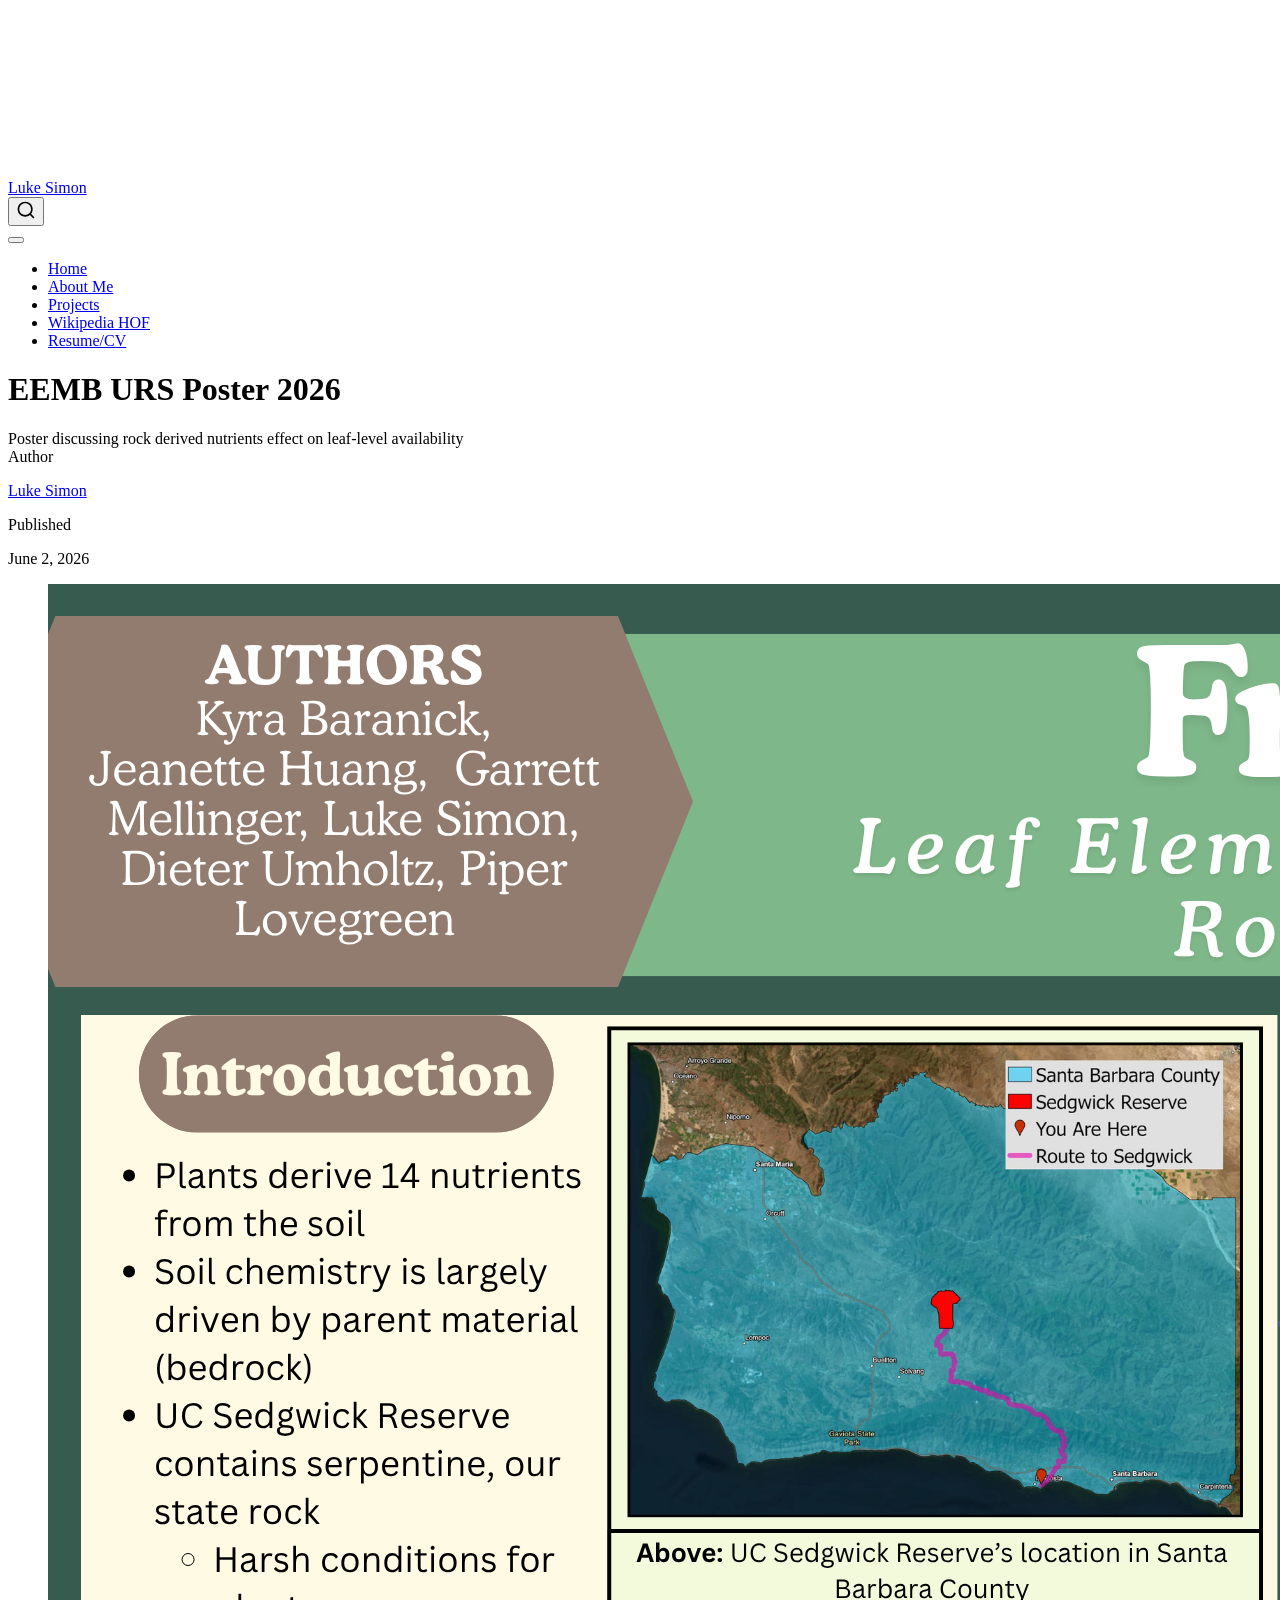
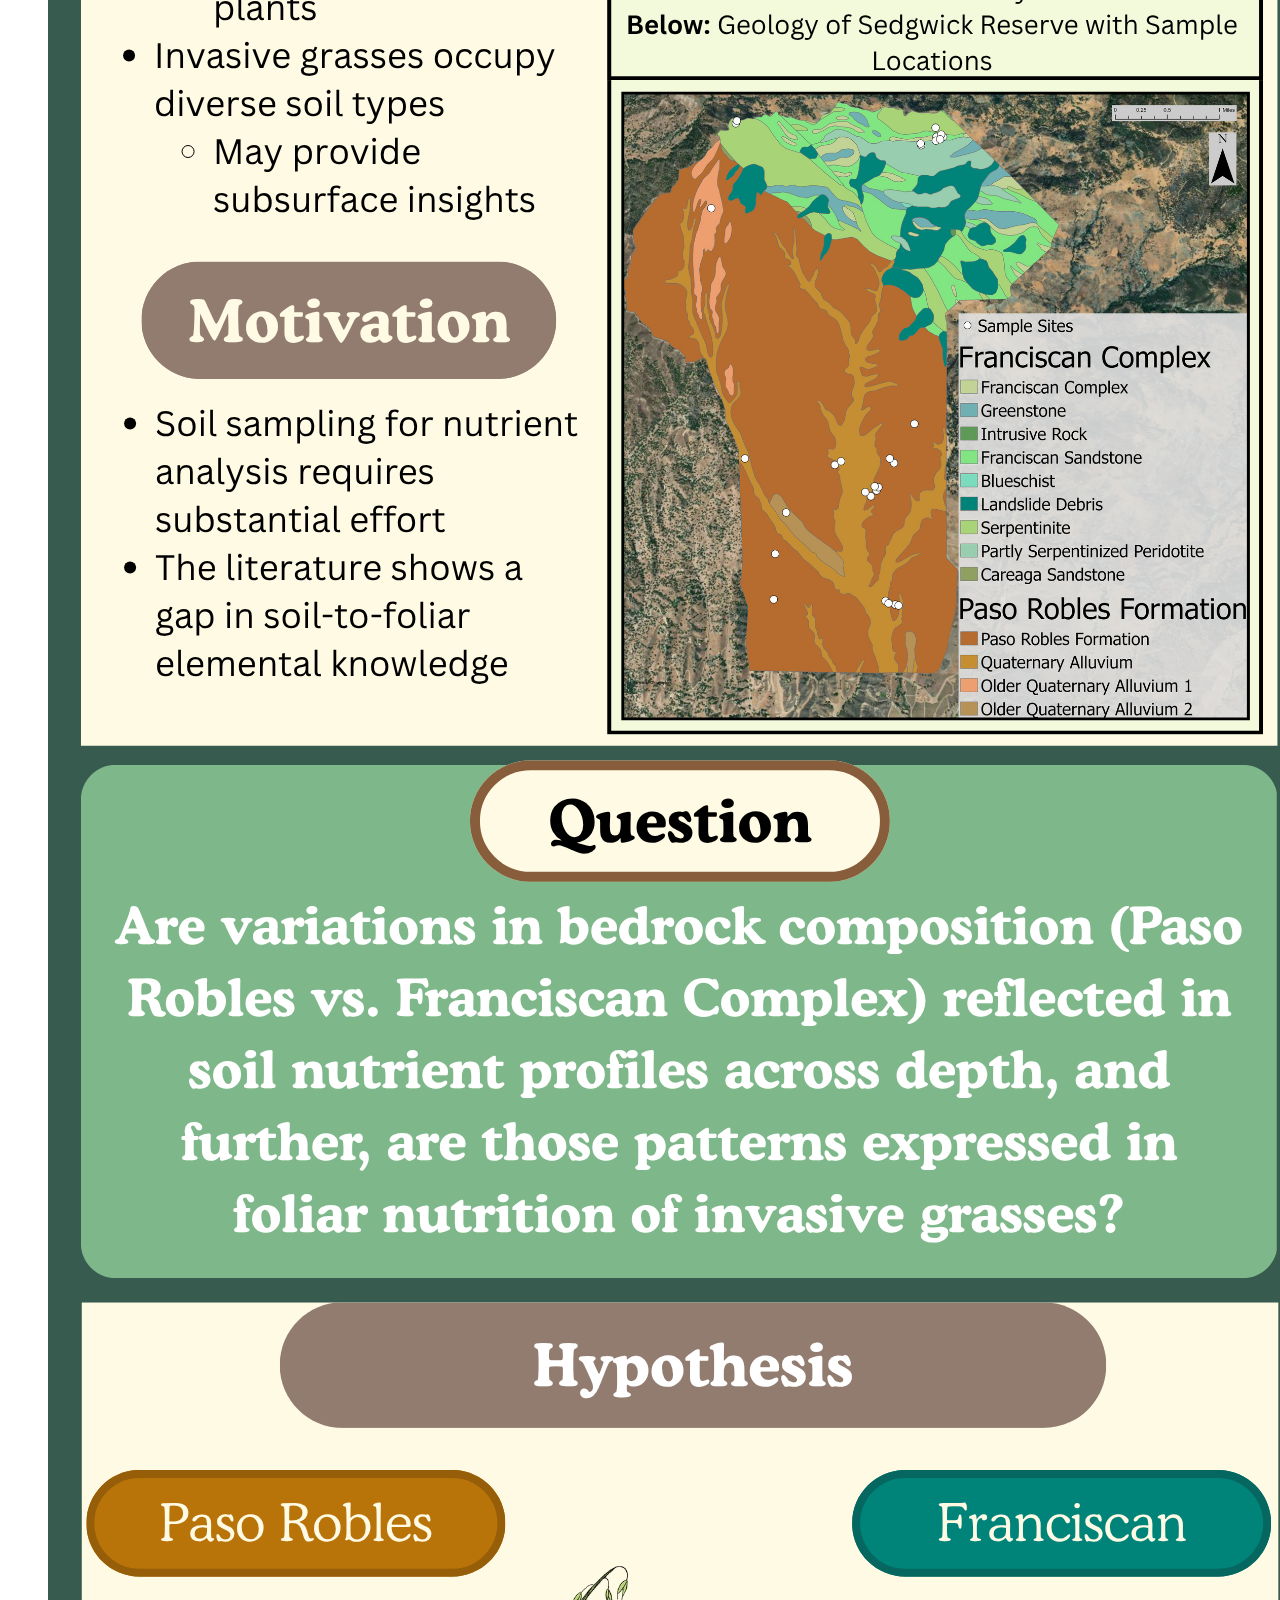
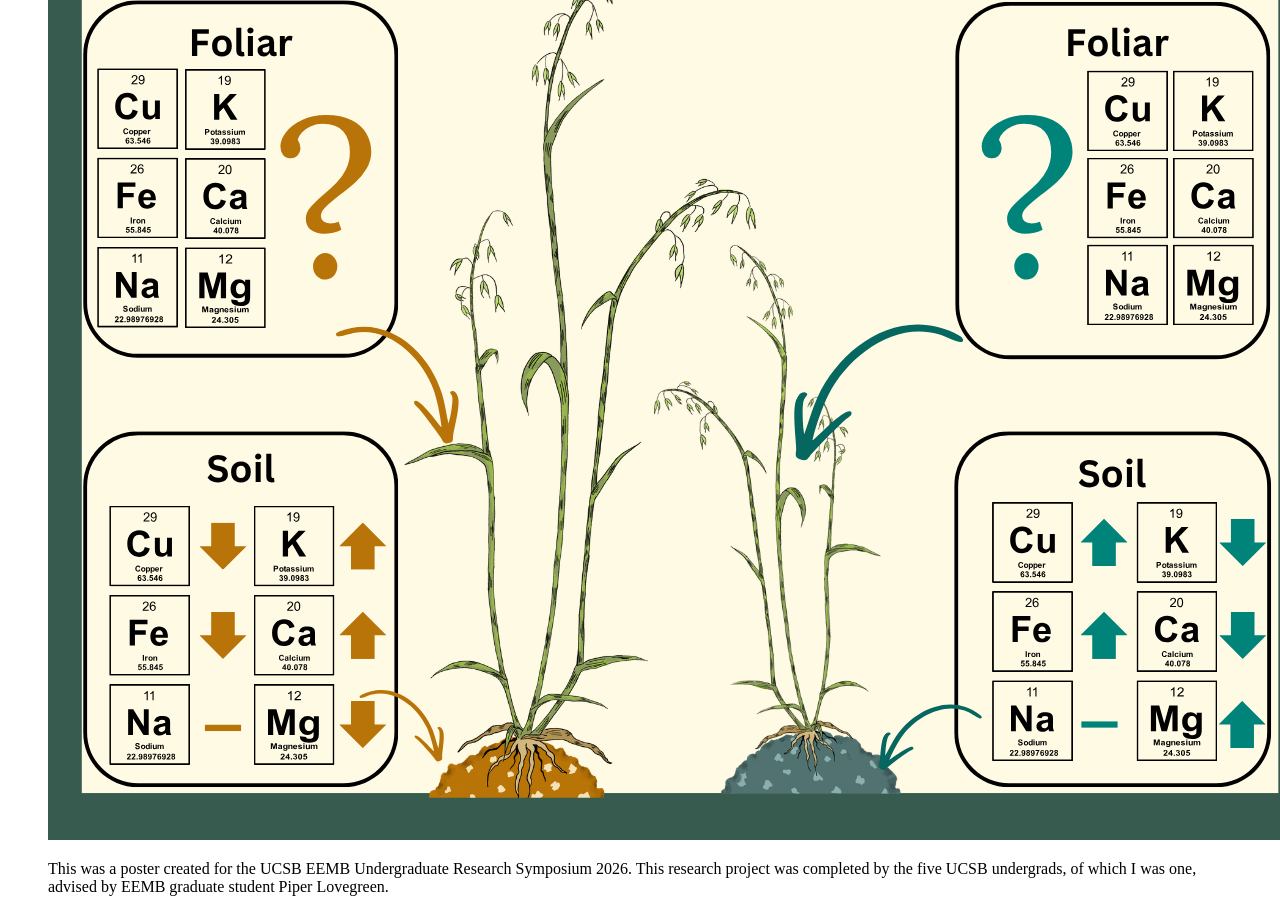
==== docs/posts/2026-06-02-Divas-Project/index.html @ 4f998f84 "updating blog posts and adding new post" ====
<!DOCTYPE html>
<html xmlns="http://www.w3.org/1999/xhtml" lang="en" xml:lang="en"><head>

<meta charset="utf-8">
<meta name="generator" content="quarto-1.9.36">

<meta name="viewport" content="width=device-width, initial-scale=1.0, user-scalable=yes">

<meta name="author" content="Luke Simon">
<meta name="dcterms.date" content="2026-06-02">
<meta name="description" content="Poster discussing rock derived nutrients effect on leaf-level availability">

<title>EEMB URS Poster 2026 – Luke Simon</title>
<style>
/* Default styles provided by pandoc.
** See https://pandoc.org/MANUAL.html#variables-for-html for config info.
*/
code{white-space: pre-wrap;}
span.smallcaps{font-variant: small-caps;}
div.columns{display: flex; gap: min(4vw, 1.5em);}
div.column{flex: auto; overflow-x: auto;}
div.hanging-indent{margin-left: 1.5em; text-indent: -1.5em;}
ul.task-list{list-style: none;}
ul.task-list li input[type="checkbox"] {
  width: 0.8em;
  margin: 0 0.8em 0.2em -1em; /* quarto-specific, see https://github.com/quarto-dev/quarto-cli/issues/4556 */ 
  vertical-align: middle;
}
</style>


<script src="../../site_libs/quarto-nav/quarto-nav.js"></script>
<script src="../../site_libs/quarto-nav/headroom.min.js"></script>
<script src="../../site_libs/clipboard/clipboard.min.js"></script>
<script src="../../site_libs/quarto-search/autocomplete.umd.js"></script>
<script src="../../site_libs/quarto-search/fuse.min.js"></script>
<script src="../../site_libs/quarto-search/quarto-search.js"></script>
<meta name="quarto:offset" content="../../">
<script src="../../site_libs/quarto-html/quarto.js" type="module"></script>
<script src="../../site_libs/quarto-html/tabsets/tabsets.js" type="module"></script>
<script src="../../site_libs/quarto-html/popper.min.js"></script>
<script src="../../site_libs/quarto-html/tippy.umd.min.js"></script>
<script src="../../site_libs/quarto-html/anchor.min.js"></script>
<link href="../../site_libs/quarto-html/tippy.css" rel="stylesheet">
<link href="../../site_libs/quarto-html/quarto-syntax-highlighting-dark-f418161beb48e0141c760e455f12af2c.css" rel="stylesheet" id="quarto-text-highlighting-styles">
<script src="../../site_libs/bootstrap/bootstrap.min.js"></script>
<link href="../../site_libs/bootstrap/bootstrap-icons.css" rel="stylesheet">
<link href="../../site_libs/bootstrap/bootstrap-4360c678b5099ca041644eb02eaa1bfe.min.css" rel="stylesheet" append-hash="true" id="quarto-bootstrap" data-mode="dark">
<script id="quarto-search-options" type="application/json">{
  "location": "navbar",
  "copy-button": false,
  "collapse-after": 3,
  "panel-placement": "end",
  "type": "overlay",
  "limit": 50,
  "keyboard-shortcut": [
    "f",
    "/",
    "s"
  ],
  "show-item-context": false,
  "language": {
    "search-no-results-text": "No results",
    "search-matching-documents-text": "matching documents",
    "search-copy-link-title": "Copy link to search",
    "search-hide-matches-text": "Hide additional matches",
    "search-more-match-text": "more match in this document",
    "search-more-matches-text": "more matches in this document",
    "search-clear-button-title": "Clear",
    "search-text-placeholder": "",
    "search-detached-cancel-button-title": "Cancel",
    "search-submit-button-title": "Submit",
    "search-label": "Search"
  }
}</script>


<link rel="stylesheet" href="../../styles.css">
</head>

<body class="nav-fixed quarto-light">

<div id="quarto-search-results"></div>
  <header id="quarto-header" class="headroom fixed-top quarto-banner">
    <nav class="navbar navbar-expand-lg " data-bs-theme="dark">
      <div class="navbar-container container-fluid">
      <div class="navbar-brand-container mx-auto">
    <a class="navbar-brand" href="../../index.html">
    <span class="navbar-title">Luke Simon</span>
    </a>
  </div>
            <div id="quarto-search" class="" title="Search"></div>
          <button class="navbar-toggler" type="button" data-bs-toggle="collapse" data-bs-target="#navbarCollapse" aria-controls="navbarCollapse" role="menu" aria-expanded="false" aria-label="Toggle navigation" onclick="if (window.quartoToggleHeadroom) { window.quartoToggleHeadroom(); }">
  <span class="navbar-toggler-icon"></span>
</button>
          <div class="collapse navbar-collapse" id="navbarCollapse">
            <ul class="navbar-nav navbar-nav-scroll me-auto">
  <li class="nav-item">
    <a class="nav-link" href="../../index.html"> 
<span class="menu-text">Home</span></a>
  </li>  
  <li class="nav-item">
    <a class="nav-link" href="../../about.html"> 
<span class="menu-text">About Me</span></a>
  </li>  
  <li class="nav-item">
    <a class="nav-link" href="../../projects.html"> 
<span class="menu-text">Projects</span></a>
  </li>  
  <li class="nav-item">
    <a class="nav-link" href="../../hof.html"> 
<span class="menu-text">Wikipedia HOF</span></a>
  </li>  
  <li class="nav-item">
    <a class="nav-link" href="../../resume.html"> 
<span class="menu-text">Resume/CV</span></a>
  </li>  
</ul>
          </div> <!-- /navcollapse -->
            <div class="quarto-navbar-tools">
</div>
      </div> <!-- /container-fluid -->
    </nav>
</header>
<!-- content -->
<header id="title-block-header" class="quarto-title-block default page-columns page-full">
  <div class="quarto-title-banner page-columns page-full">
    <div class="quarto-title column-body">
      <h1 class="title">EEMB URS Poster 2026</h1>
                  <div>
        <div class="description">
          Poster discussing rock derived nutrients effect on leaf-level availability
        </div>
      </div>
                </div>
  </div>
    
  
  <div class="quarto-title-meta">

      <div>
      <div class="quarto-title-meta-heading">Author</div>
      <div class="quarto-title-meta-contents">
               <p><a href="https://lukesimonn.github.io">Luke Simon</a> </p>
            </div>
    </div>
      
      <div>
      <div class="quarto-title-meta-heading">Published</div>
      <div class="quarto-title-meta-contents">
        <p class="date">June 2, 2026</p>
      </div>
    </div>
    
      
    </div>
    
  
  </header><div id="quarto-content" class="quarto-container page-columns page-rows-contents page-layout-article page-navbar">
<!-- sidebar -->
<!-- margin-sidebar -->
    <div id="quarto-margin-sidebar" class="sidebar margin-sidebar zindex-bottom">
        
    </div>
<!-- main -->
<main class="content quarto-banner-title-block" id="quarto-document-content">





<div class="quarto-figure quarto-figure-center">
<figure class="figure">
<p><img src="Poster.png" class="img-fluid figure-img"></p>
<figcaption>This was a poster created for the UCSB EEMB Undergraduate Research Symposium 2026. This research project was completed by the five UCSB undergrads, of which I was one, advised by EEMB graduate student Piper Lovegreen.</figcaption>
</figure>
</div>



</main> <!-- /main -->
<script id="quarto-html-after-body" type="application/javascript">
  window.document.addEventListener("DOMContentLoaded", function (event) {
    const icon = "";
    const anchorJS = new window.AnchorJS();
    anchorJS.options = {
      placement: 'right',
      icon: icon
    };
    anchorJS.add('.anchored');
    const isCodeAnnotation = (el) => {
      for (const clz of el.classList) {
        if (clz.startsWith('code-annotation-')) {                     
          return true;
        }
      }
      return false;
    }
    const onCopySuccess = function(e) {
      // button target
      const button = e.trigger;
      // don't keep focus
      button.blur();
      // flash "checked"
      button.classList.add('code-copy-button-checked');
      var currentTitle = button.getAttribute("title");
      button.setAttribute("title", "Copied!");
      let tooltip;
      if (window.bootstrap) {
        button.setAttribute("data-bs-toggle", "tooltip");
        button.setAttribute("data-bs-placement", "left");
        button.setAttribute("data-bs-title", "Copied!");
        tooltip = new bootstrap.Tooltip(button, 
          { trigger: "manual", 
            customClass: "code-copy-button-tooltip",
            offset: [0, -8]});
        tooltip.show();    
      }
      setTimeout(function() {
        if (tooltip) {
          tooltip.hide();
          button.removeAttribute("data-bs-title");
          button.removeAttribute("data-bs-toggle");
          button.removeAttribute("data-bs-placement");
        }
        button.setAttribute("title", currentTitle);
        button.classList.remove('code-copy-button-checked');
      }, 1000);
      // clear code selection
      e.clearSelection();
    }
    const getTextToCopy = function(trigger) {
      const outerScaffold = trigger.parentElement.cloneNode(true);
      const codeEl = outerScaffold.querySelector('code');
      for (const childEl of codeEl.children) {
        if (isCodeAnnotation(childEl)) {
          childEl.remove();
        }
      }
      return codeEl.innerText;
    }
    const clipboard = new window.ClipboardJS('.code-copy-button:not([data-in-quarto-modal])', {
      text: getTextToCopy
    });
    clipboard.on('success', onCopySuccess);
    if (window.document.getElementById('quarto-embedded-source-code-modal')) {
      const clipboardModal = new window.ClipboardJS('.code-copy-button[data-in-quarto-modal]', {
        text: getTextToCopy,
        container: window.document.getElementById('quarto-embedded-source-code-modal')
      });
      clipboardModal.on('success', onCopySuccess);
    }
      var localhostRegex = new RegExp(/^(?:http|https):\/\/localhost\:?[0-9]*\//);
      var mailtoRegex = new RegExp(/^mailto:/);
        var filterRegex = new RegExp('/' + window.location.host + '/');
      var isInternal = (href) => {
          return filterRegex.test(href) || localhostRegex.test(href) || mailtoRegex.test(href);
      }
      // Inspect non-navigation links and adorn them if external
     var links = window.document.querySelectorAll('a[href]:not(.nav-link):not(.navbar-brand):not(.toc-action):not(.sidebar-link):not(.sidebar-item-toggle):not(.pagination-link):not(.no-external):not([aria-hidden]):not(.dropdown-item):not(.quarto-navigation-tool):not(.about-link)');
      for (var i=0; i<links.length; i++) {
        const link = links[i];
        if (!isInternal(link.href)) {
          // undo the damage that might have been done by quarto-nav.js in the case of
          // links that we want to consider external
          if (link.dataset.originalHref !== undefined) {
            link.href = link.dataset.originalHref;
          }
        }
      }
    function tippyHover(el, contentFn, onTriggerFn, onUntriggerFn) {
      const config = {
        allowHTML: true,
        maxWidth: 500,
        delay: 100,
        arrow: false,
        appendTo: function(el) {
            return el.parentElement;
        },
        interactive: true,
        interactiveBorder: 10,
        theme: 'quarto',
        placement: 'bottom-start',
      };
      if (contentFn) {
        config.content = contentFn;
      }
      if (onTriggerFn) {
        config.onTrigger = onTriggerFn;
      }
      if (onUntriggerFn) {
        config.onUntrigger = onUntriggerFn;
      }
      window.tippy(el, config); 
    }
    const noterefs = window.document.querySelectorAll('a[role="doc-noteref"]');
    for (var i=0; i<noterefs.length; i++) {
      const ref = noterefs[i];
      tippyHover(ref, function() {
        // use id or data attribute instead here
        let href = ref.getAttribute('data-footnote-href') || ref.getAttribute('href');
        try { href = new URL(href).hash; } catch {}
        const id = href.replace(/^#\/?/, "");
        const note = window.document.getElementById(id);
        if (note) {
          return note.innerHTML;
        } else {
          return "";
        }
      });
    }
    const xrefs = window.document.querySelectorAll('a.quarto-xref');
    const processXRef = (id, note) => {
      // Strip column container classes
      const stripColumnClz = (el) => {
        el.classList.remove("page-full", "page-columns");
        if (el.children) {
          for (const child of el.children) {
            stripColumnClz(child);
          }
        }
      }
      stripColumnClz(note)
      if (id === null || id.startsWith('sec-')) {
        // Special case sections, only their first couple elements
        const container = document.createElement("div");
        if (note.children && note.children.length > 2) {
          container.appendChild(note.children[0].cloneNode(true));
          for (let i = 1; i < note.children.length; i++) {
            const child = note.children[i];
            if (child.tagName === "P" && child.innerText === "") {
              continue;
            } else {
              container.appendChild(child.cloneNode(true));
              break;
            }
          }
          if (window.Quarto?.typesetMath) {
            window.Quarto.typesetMath(container);
          }
          return container.innerHTML
        } else {
          if (window.Quarto?.typesetMath) {
            window.Quarto.typesetMath(note);
          }
          return note.innerHTML;
        }
      } else {
        // Remove any anchor links if they are present
        const anchorLink = note.querySelector('a.anchorjs-link');
        if (anchorLink) {
          anchorLink.remove();
        }
        if (window.Quarto?.typesetMath) {
          window.Quarto.typesetMath(note);
        }
        if (note.classList.contains("callout")) {
          return note.outerHTML;
        } else {
          return note.innerHTML;
        }
      }
    }
    for (var i=0; i<xrefs.length; i++) {
      const xref = xrefs[i];
      tippyHover(xref, undefined, function(instance) {
        instance.disable();
        let url = xref.getAttribute('href');
        let hash = undefined; 
        if (url.startsWith('#')) {
          hash = url;
        } else {
          try { hash = new URL(url).hash; } catch {}
        }
        if (hash) {
          const id = hash.replace(/^#\/?/, "");
          const note = window.document.getElementById(id);
          if (note !== null) {
            try {
              const html = processXRef(id, note.cloneNode(true));
              instance.setContent(html);
            } finally {
              instance.enable();
              instance.show();
            }
          } else {
            // See if we can fetch this
            fetch(url.split('#')[0])
            .then(res => res.text())
            .then(html => {
              const parser = new DOMParser();
              const htmlDoc = parser.parseFromString(html, "text/html");
              const note = htmlDoc.getElementById(id);
              if (note !== null) {
                const html = processXRef(id, note);
                instance.setContent(html);
              } 
            }).finally(() => {
              instance.enable();
              instance.show();
            });
          }
        } else {
          // See if we can fetch a full url (with no hash to target)
          // This is a special case and we should probably do some content thinning / targeting
          fetch(url)
          .then(res => res.text())
          .then(html => {
            const parser = new DOMParser();
            const htmlDoc = parser.parseFromString(html, "text/html");
            const note = htmlDoc.querySelector('main.content');
            if (note !== null) {
              // This should only happen for chapter cross references
              // (since there is no id in the URL)
              // remove the first header
              if (note.children.length > 0 && note.children[0].tagName === "HEADER") {
                note.children[0].remove();
              }
              const html = processXRef(null, note);
              instance.setContent(html);
            } 
          }).finally(() => {
            instance.enable();
            instance.show();
          });
        }
      }, function(instance) {
      });
    }
        let selectedAnnoteEl;
        const selectorForAnnotation = ( cell, annotation) => {
          let cellAttr = 'data-code-cell="' + cell + '"';
          let lineAttr = 'data-code-annotation="' +  annotation + '"';
          const selector = 'span[' + cellAttr + '][' + lineAttr + ']';
          return selector;
        }
        const selectCodeLines = (annoteEl) => {
          const doc = window.document;
          const targetCell = annoteEl.getAttribute("data-target-cell");
          const targetAnnotation = annoteEl.getAttribute("data-target-annotation");
          const annoteSpan = window.document.querySelector(selectorForAnnotation(targetCell, targetAnnotation));
          const lines = annoteSpan.getAttribute("data-code-lines").split(",");
          const lineIds = lines.map((line) => {
            return targetCell + "-" + line;
          })
          let top = null;
          let height = null;
          let parent = null;
          if (lineIds.length > 0) {
              //compute the position of the single el (top and bottom and make a div)
              const el = window.document.getElementById(lineIds[0]);
              top = el.offsetTop;
              height = el.offsetHeight;
              parent = el.parentElement.parentElement;
            if (lineIds.length > 1) {
              const lastEl = window.document.getElementById(lineIds[lineIds.length - 1]);
              const bottom = lastEl.offsetTop + lastEl.offsetHeight;
              height = bottom - top;
            }
            if (top !== null && height !== null && parent !== null) {
              // cook up a div (if necessary) and position it 
              let div = window.document.getElementById("code-annotation-line-highlight");
              if (div === null) {
                div = window.document.createElement("div");
                div.setAttribute("id", "code-annotation-line-highlight");
                div.style.position = 'absolute';
                parent.appendChild(div);
              }
              div.style.top = top - 2 + "px";
              div.style.height = height + 4 + "px";
              div.style.left = 0;
              let gutterDiv = window.document.getElementById("code-annotation-line-highlight-gutter");
              if (gutterDiv === null) {
                gutterDiv = window.document.createElement("div");
                gutterDiv.setAttribute("id", "code-annotation-line-highlight-gutter");
                gutterDiv.style.position = 'absolute';
                const codeCell = window.document.getElementById(targetCell);
                const gutter = codeCell.querySelector('.code-annotation-gutter');
                gutter.appendChild(gutterDiv);
              }
              gutterDiv.style.top = top - 2 + "px";
              gutterDiv.style.height = height + 4 + "px";
            }
            selectedAnnoteEl = annoteEl;
          }
        };
        const unselectCodeLines = () => {
          const elementsIds = ["code-annotation-line-highlight", "code-annotation-line-highlight-gutter"];
          elementsIds.forEach((elId) => {
            const div = window.document.getElementById(elId);
            if (div) {
              div.remove();
            }
          });
          selectedAnnoteEl = undefined;
        };
          // Handle positioning of the toggle
      window.addEventListener(
        "resize",
        throttle(() => {
          elRect = undefined;
          if (selectedAnnoteEl) {
            selectCodeLines(selectedAnnoteEl);
          }
        }, 10)
      );
      function throttle(fn, ms) {
      let throttle = false;
      let timer;
        return (...args) => {
          if(!throttle) { // first call gets through
              fn.apply(this, args);
              throttle = true;
          } else { // all the others get throttled
              if(timer) clearTimeout(timer); // cancel #2
              timer = setTimeout(() => {
                fn.apply(this, args);
                timer = throttle = false;
              }, ms);
          }
        };
      }
        // Attach click handler to the DT
        const annoteDls = window.document.querySelectorAll('dt[data-target-cell]');
        for (const annoteDlNode of annoteDls) {
          annoteDlNode.addEventListener('click', (event) => {
            const clickedEl = event.target;
            if (clickedEl !== selectedAnnoteEl) {
              unselectCodeLines();
              const activeEl = window.document.querySelector('dt[data-target-cell].code-annotation-active');
              if (activeEl) {
                activeEl.classList.remove('code-annotation-active');
              }
              selectCodeLines(clickedEl);
              clickedEl.classList.add('code-annotation-active');
            } else {
              // Unselect the line
              unselectCodeLines();
              clickedEl.classList.remove('code-annotation-active');
            }
          });
        }
    const findCites = (el) => {
      const parentEl = el.parentElement;
      if (parentEl) {
        const cites = parentEl.dataset.cites;
        if (cites) {
          return {
            el,
            cites: cites.split(' ')
          };
        } else {
          return findCites(el.parentElement)
        }
      } else {
        return undefined;
      }
    };
    var bibliorefs = window.document.querySelectorAll('a[role="doc-biblioref"]');
    for (var i=0; i<bibliorefs.length; i++) {
      const ref = bibliorefs[i];
      const citeInfo = findCites(ref);
      if (citeInfo) {
        tippyHover(citeInfo.el, function() {
          var popup = window.document.createElement('div');
          citeInfo.cites.forEach(function(cite) {
            var citeDiv = window.document.createElement('div');
            citeDiv.classList.add('hanging-indent');
            citeDiv.classList.add('csl-entry');
            var biblioDiv = window.document.getElementById('ref-' + cite);
            if (biblioDiv) {
              citeDiv.innerHTML = biblioDiv.innerHTML;
            }
            popup.appendChild(citeDiv);
          });
          return popup.innerHTML;
        });
      }
    }
  });
  </script>
</div> <!-- /content -->




</body></html>
---- docs/site_libs/quarto-html/tippy.css ----
.tippy-box[data-animation=fade][data-state=hidden]{opacity:0}[data-tippy-root]{max-width:calc(100vw - 10px)}.tippy-box{position:relative;background-color:#333;color:#fff;border-radius:4px;font-size:14px;line-height:1.4;white-space:normal;outline:0;transition-property:transform,visibility,opacity}.tippy-box[data-placement^=top]>.tippy-arrow{bottom:0}.tippy-box[data-placement^=top]>.tippy-arrow:before{bottom:-7px;left:0;border-width:8px 8px 0;border-top-color:initial;transform-origin:center top}.tippy-box[data-placement^=bottom]>.tippy-arrow{top:0}.tippy-box[data-placement^=bottom]>.tippy-arrow:before{top:-7px;left:0;border-width:0 8px 8px;border-bottom-color:initial;transform-origin:center bottom}.tippy-box[data-placement^=left]>.tippy-arrow{right:0}.tippy-box[data-placement^=left]>.tippy-arrow:before{border-width:8px 0 8px 8px;border-left-color:initial;right:-7px;transform-origin:center left}.tippy-box[data-placement^=right]>.tippy-arrow{left:0}.tippy-box[data-placement^=right]>.tippy-arrow:before{left:-7px;border-width:8px 8px 8px 0;border-right-color:initial;transform-origin:center right}.tippy-box[data-inertia][data-state=visible]{transition-timing-function:cubic-bezier(.54,1.5,.38,1.11)}.tippy-arrow{width:16px;height:16px;color:#333}.tippy-arrow:before{content:"";position:absolute;border-color:transparent;border-style:solid}.tippy-content{position:relative;padding:5px 9px;z-index:1}
---- docs/site_libs/quarto-html/quarto-syntax-highlighting-dark-f418161beb48e0141c760e455f12af2c.css ----
/* quarto syntax highlight colors */
:root {
  --quarto-hl-al-color: #f07178;
  --quarto-hl-an-color: #d4d0ab;
  --quarto-hl-at-color: #00e0e0;
  --quarto-hl-bn-color: #d4d0ab;
  --quarto-hl-bu-color: #abe338;
  --quarto-hl-ch-color: #abe338;
  --quarto-hl-co-color: #f8f8f2;
  --quarto-hl-cv-color: #ffd700;
  --quarto-hl-cn-color: #ffd700;
  --quarto-hl-cf-color: #ffa07a;
  --quarto-hl-dt-color: #ffa07a;
  --quarto-hl-dv-color: #d4d0ab;
  --quarto-hl-do-color: #f8f8f2;
  --quarto-hl-er-color: #f07178;
  --quarto-hl-ex-color: #00e0e0;
  --quarto-hl-fl-color: #d4d0ab;
  --quarto-hl-fu-color: #ffa07a;
  --quarto-hl-im-color: #abe338;
  --quarto-hl-in-color: #d4d0ab;
  --quarto-hl-kw-color: #ffa07a;
  --quarto-hl-op-color: #ffa07a;
  --quarto-hl-ot-color: #00e0e0;
  --quarto-hl-pp-color: #dcc6e0;
  --quarto-hl-re-color: #00e0e0;
  --quarto-hl-sc-color: #abe338;
  --quarto-hl-ss-color: #abe338;
  --quarto-hl-st-color: #abe338;
  --quarto-hl-va-color: #00e0e0;
  --quarto-hl-vs-color: #abe338;
  --quarto-hl-wa-color: #dcc6e0;
}

/* other quarto variables */
:root {
  --quarto-font-monospace: SFMono-Regular, Menlo, Monaco, Consolas, "Liberation Mono", "Courier New", monospace;
}

/* syntax highlight based on Pandoc's rules */
pre > code.sourceCode > span {
  color: #f8f8f2;
}

code.sourceCode > span {
  color: #f8f8f2;
}

div.sourceCode,
div.sourceCode pre.sourceCode {
  color: #f8f8f2;
}

/* Normal */
code span {
  color: #f8f8f2;
}

/* Alert */
code span.al {
  color: #f07178;
}

/* Annotation */
code span.an {
  color: #d4d0ab;
}

/* Attribute */
code span.at {
  color: #00e0e0;
}

/* BaseN */
code span.bn {
  color: #d4d0ab;
}

/* BuiltIn */
code span.bu {
  color: #abe338;
}

/* ControlFlow */
code span.cf {
  font-weight: bold;
  color: #ffa07a;
}

/* Char */
code span.ch {
  color: #abe338;
}

/* Constant */
code span.cn {
  color: #ffd700;
}

/* Comment */
code span.co {
  font-style: italic;
  color: #f8f8f2;
}

/* CommentVar */
code span.cv {
  color: #ffd700;
}

/* Documentation */
code span.do {
  color: #f8f8f2;
}

/* DataType */
code span.dt {
  color: #ffa07a;
}

/* DecVal */
code span.dv {
  color: #d4d0ab;
}

/* Error */
code span.er {
  color: #f07178;
  text-decoration: underline;
}

/* Extension */
code span.ex {
  font-weight: bold;
  color: #00e0e0;
}

/* Float */
code span.fl {
  color: #d4d0ab;
}

/* Function */
code span.fu {
  color: #ffa07a;
}

/* Import */
code span.im {
  color: #abe338;
}

/* Information */
code span.in {
  color: #d4d0ab;
}

/* Keyword */
code span.kw {
  font-weight: bold;
  color: #ffa07a;
}

/* Operator */
code span.op {
  color: #ffa07a;
}

/* Other */
code span.ot {
  color: #00e0e0;
}

/* Preprocessor */
code span.pp {
  color: #dcc6e0;
}

/* RegionMarker */
code span.re {
  background-color: #f8f8f2;
  color: #00e0e0;
}

/* SpecialChar */
code span.sc {
  color: #abe338;
}

/* SpecialString */
code span.ss {
  color: #abe338;
}

/* String */
code span.st {
  color: #abe338;
}

/* Variable */
code span.va {
  color: #00e0e0;
}

/* VerbatimString */
code span.vs {
  color: #abe338;
}

/* Warning */
code span.wa {
  color: #dcc6e0;
}

.prevent-inlining {
  content: "</";
}

/*# sourceMappingURL=378c2a0cc31455d06730fbe37c8f3789.css.map */
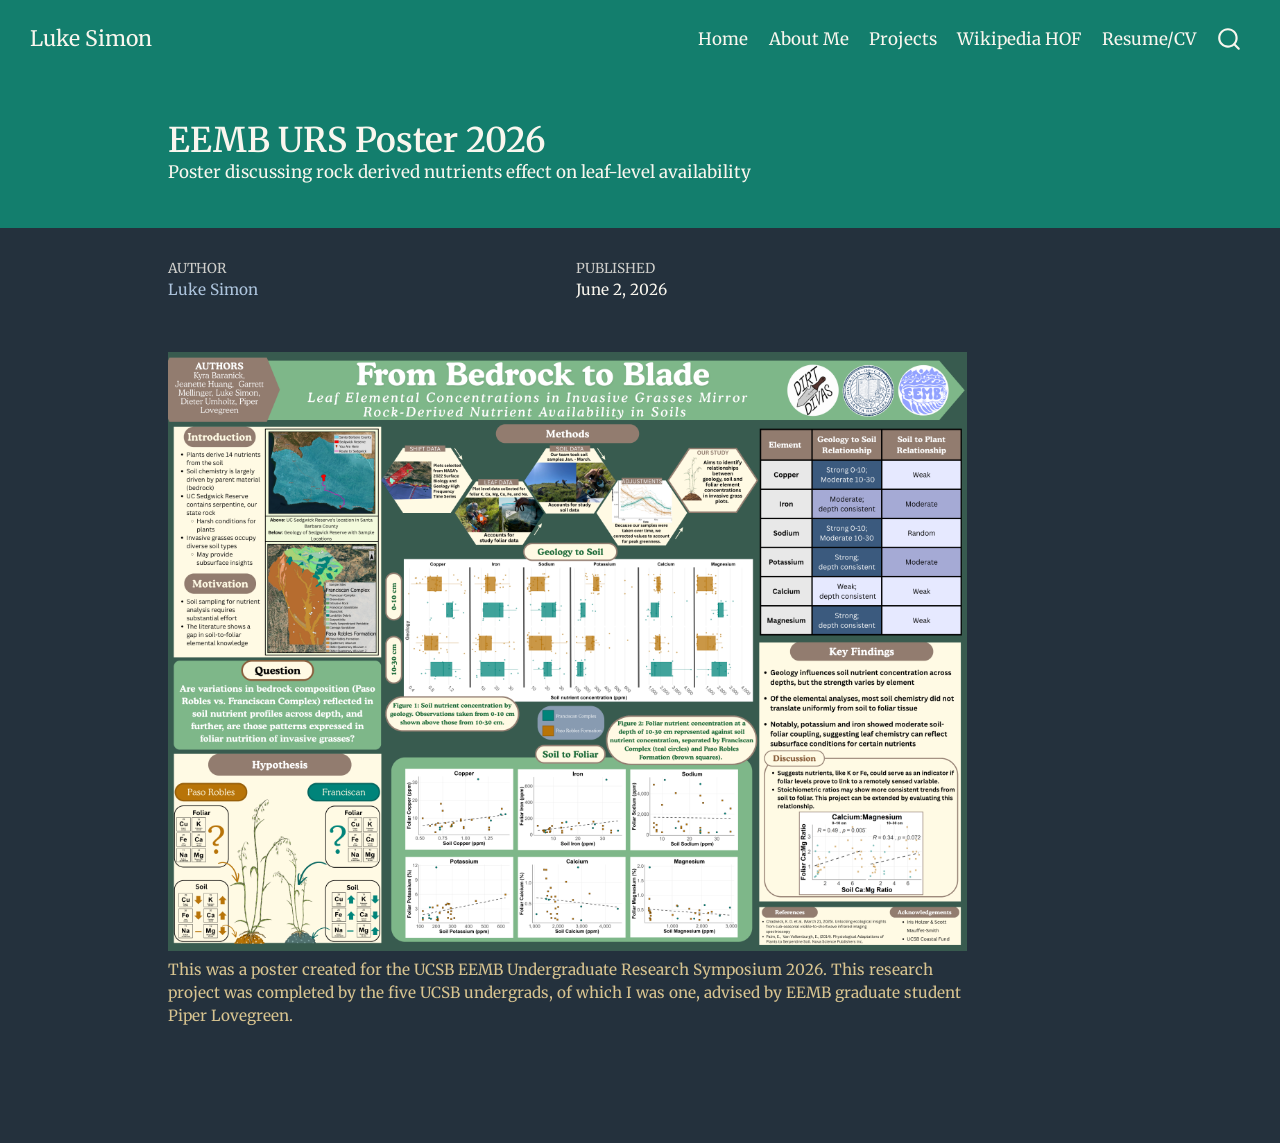
==== commit 8ffadb0f: "theme, font, and color changes" ====
--- a/docs/posts/2026-06-02-Divas-Project/index.html
+++ b/docs/posts/2026-06-02-Divas-Project/index.html
@@ -45,7 +45,7 @@
 <link href="../../site_libs/quarto-html/quarto-syntax-highlighting-dark-f418161beb48e0141c760e455f12af2c.css" rel="stylesheet" id="quarto-text-highlighting-styles">
 <script src="../../site_libs/bootstrap/bootstrap.min.js"></script>
 <link href="../../site_libs/bootstrap/bootstrap-icons.css" rel="stylesheet">
-<link href="../../site_libs/bootstrap/bootstrap-4360c678b5099ca041644eb02eaa1bfe.min.css" rel="stylesheet" append-hash="true" id="quarto-bootstrap" data-mode="dark">
+<link href="../../site_libs/bootstrap/bootstrap-4e957e90a3b500b27da8a49f455f642f.min.css" rel="stylesheet" append-hash="true" id="quarto-bootstrap" data-mode="dark">
 <script id="quarto-search-options" type="application/json">{
   "location": "navbar",
   "copy-button": false,
@@ -75,7 +75,6 @@
 }</script>
 
 
-<link rel="stylesheet" href="../../styles.css">
 </head>
 
 <body class="nav-fixed quarto-light">
@@ -94,7 +93,7 @@
   <span class="navbar-toggler-icon"></span>
 </button>
           <div class="collapse navbar-collapse" id="navbarCollapse">
-            <ul class="navbar-nav navbar-nav-scroll me-auto">
+            <ul class="navbar-nav navbar-nav-scroll ms-auto">
   <li class="nav-item">
     <a class="nav-link" href="../../index.html"> 
 <span class="menu-text">Home</span></a>
